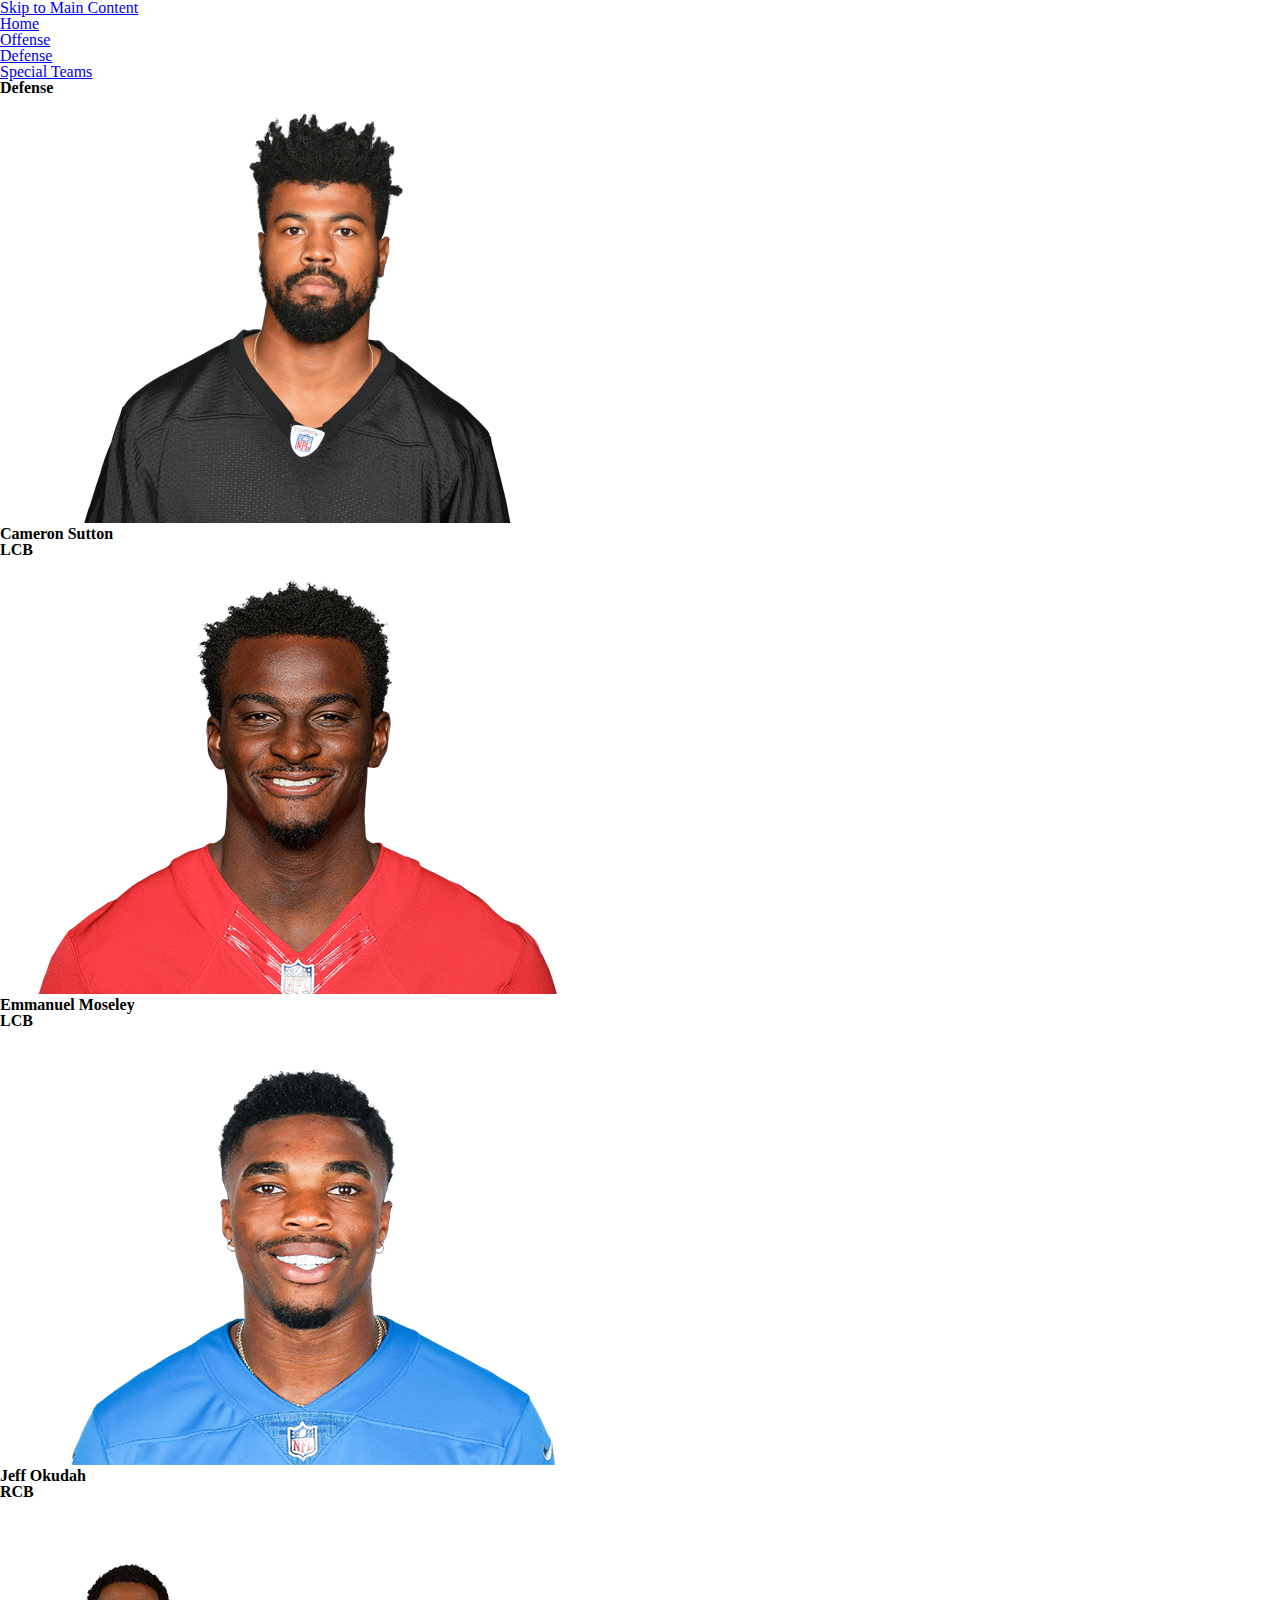
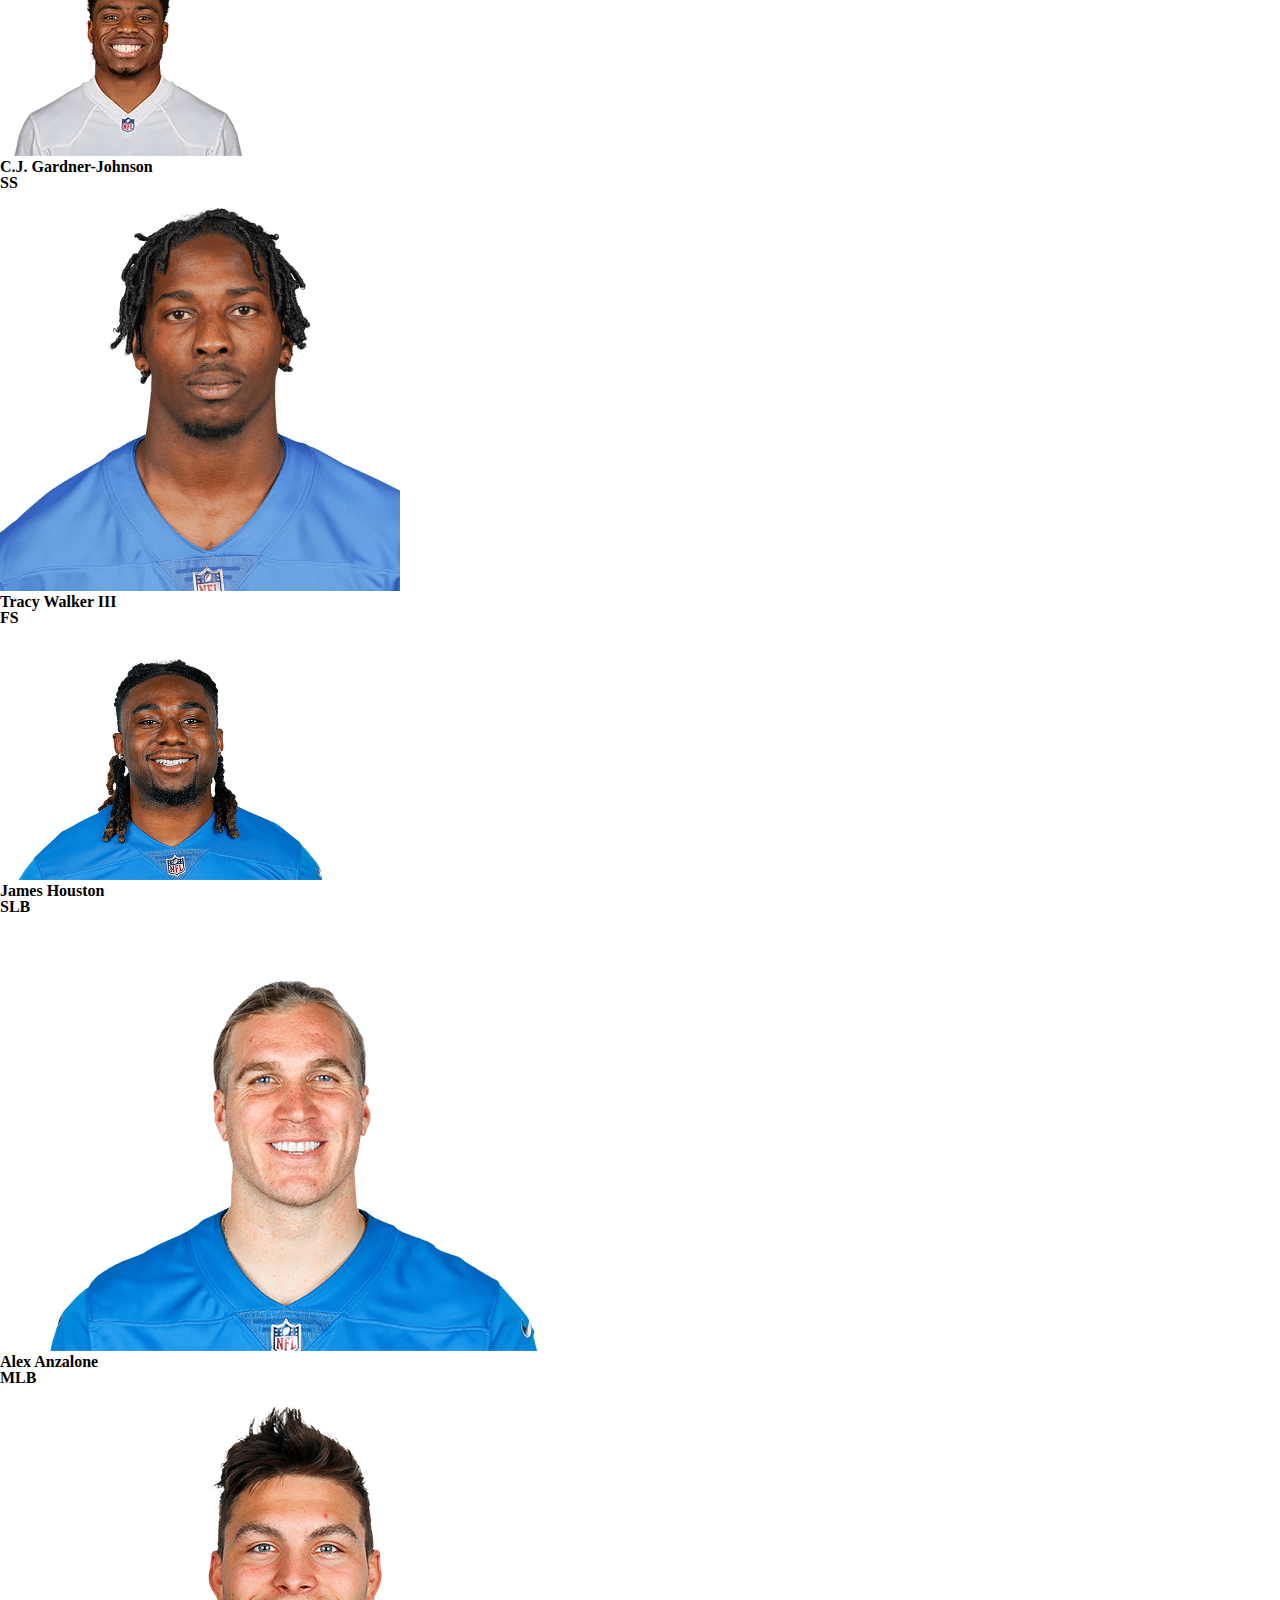
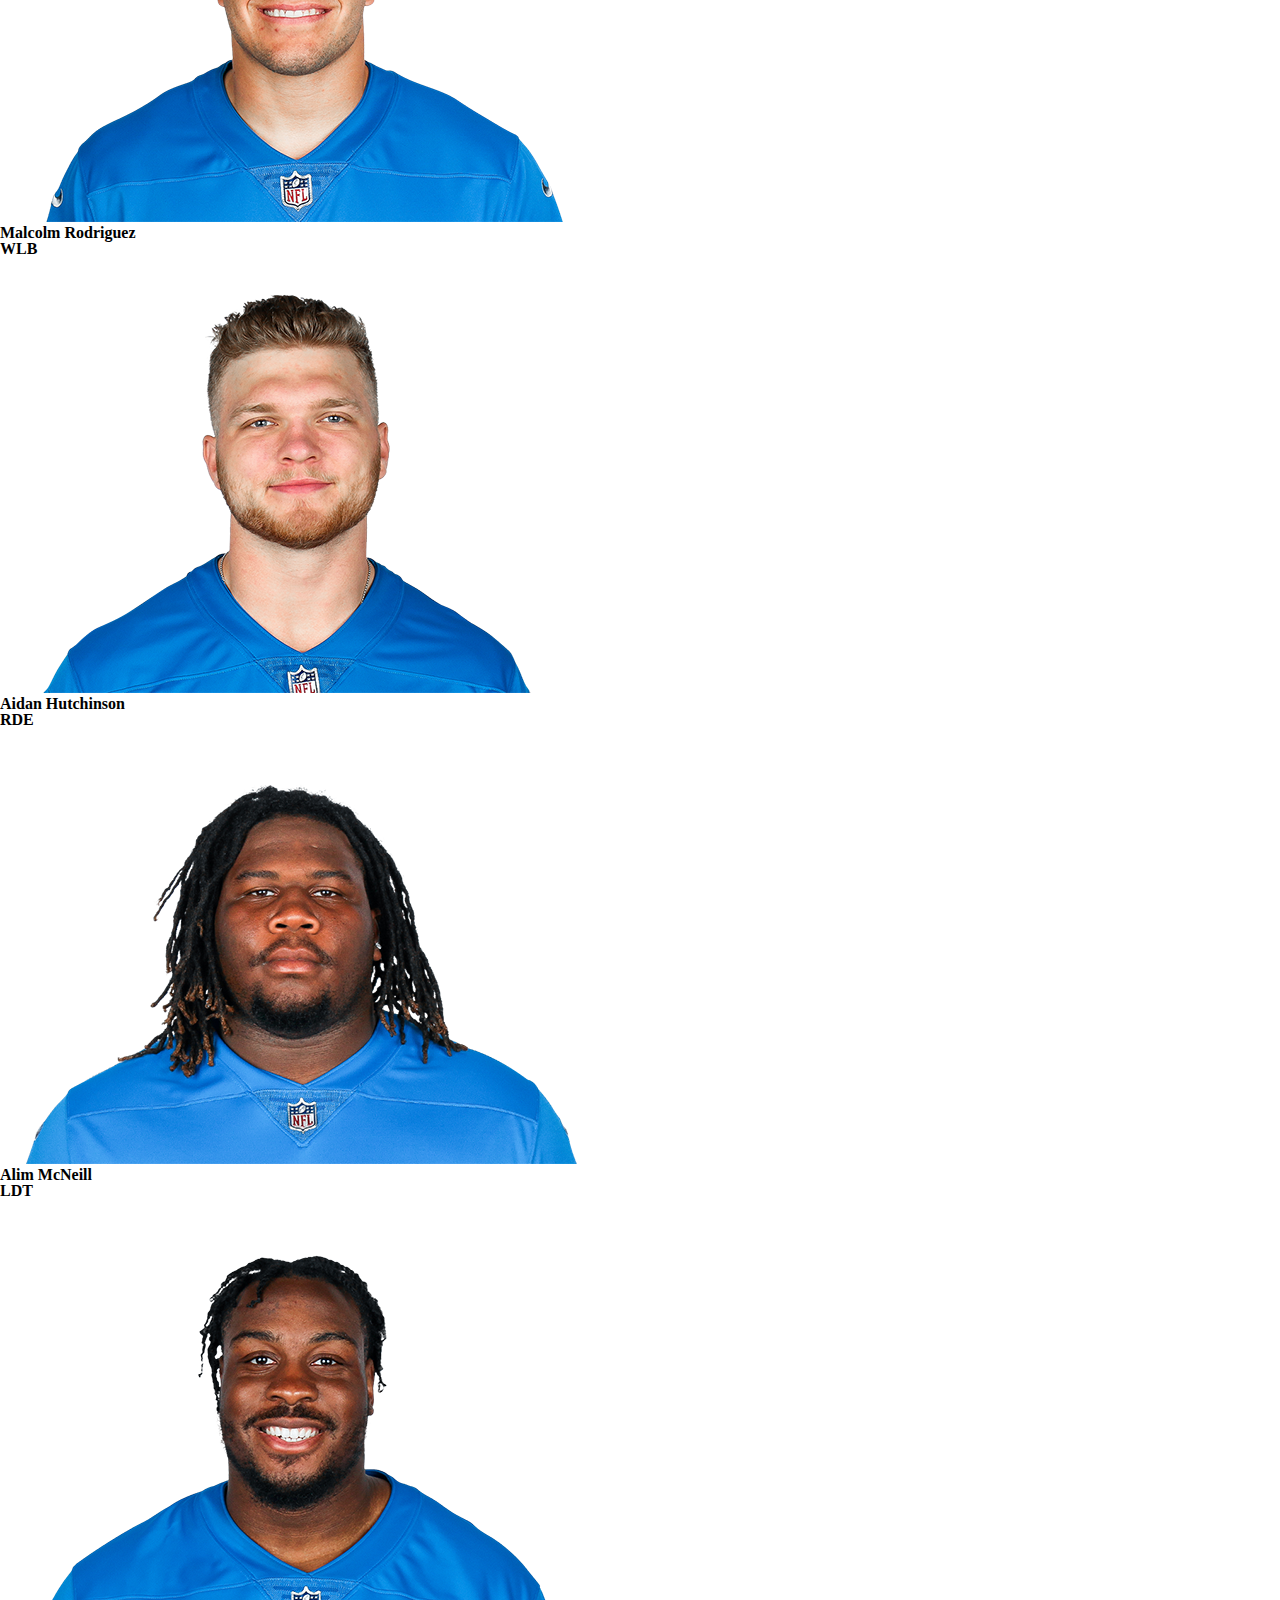
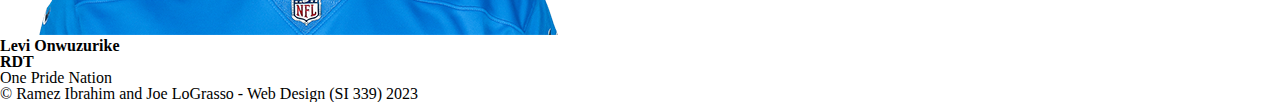
==== defense.html @ 4666e1c1 "rough draft completed" ====
<!DOCTYPE html>
<html lang="en">
<head>
    <meta charset="UTF-8">
    <meta http-equiv="X-UA-Compatible" content="IE=edge">
    <meta name="viewport" content="width=device-width, initial-scale=1.0">
    <link rel="stylesheet" type="text/css" href="css/html5reset.css">
    <title>Document</title>
</head>
<body>
    <div class="skip"><a href="#main">Skip to Main Content</a></div>
    <header>
      <nav>
          <ul>
            <li><a href="./index.html">Home</a></li>
            <li><a href="./offense.html">Offense</a></li>
            <li><a href="./defense.html">Defense</a></li>
            <li><a href="./special.html">Special Teams</a></li>
          </ul>
        </nav>
    </header>
    <main class="container" id = "main">
        <h1>Defense</h1>

      <div class="player-container">
        <div class="player-card">
            <img id="cameron-sutton" src="./images/defense/cb-cameron-sutton.png" alt="Cameron Sutton Headshot"/>
            <h2>Cameron Sutton</h2>
            <h3>LCB</h3>
        </div>
        <div class="player-card">
            <img id="emmanuel-moseley" src="./images/defense/cb-emmanuel-moseley.png" alt="Emmanuel Moseley Headshot"/>
            <h2>Emmanuel Moseley</h2>
            <h3>LCB</h3>
        </div>
        <div class="player-card">
            <img id="jeff-okudah" src="./images/defense/cb-jeff-okudah.png" alt="Jeff Okudah Headhsot"/>
            <h2>Jeff Okudah</h2>
            <h3>RCB</h3>
        </div>
        <div class="player-card">
            <img id="cjgardner-johnson" src="./images/defense/s-cjgardner-johnson.png" alt="C.J. Gardner-Johnson"/>
            <h2>C.J. Gardner-Johnson</h2>
            <h3>SS</h3>
        </div>
        <div class="player-card">
            <img id="tracy-walker" src="./images/defense/fs-tracy-walker.png" alt="Tracy Walker III Headshot"/>
            <h2>Tracy Walker III</h2>
            <h3>FS</h3>
        </div>
        <div class="player-card">
            <img id="james-houston" src="./images/defense/olb-james-houston.png" alt="James Houston Headshot"/>
            <h2>James Houston</h2>
            <h3>SLB</h3>
        </div>
        <div class="player-card">
            <img id="alex-anzalone" src="./images/defense/ilb-alex-anzalone.png" alt="Alex Anzalone Headshot"/>
            <h2>Alex Anzalone</h2>
            <h3>MLB</h3>
        </div>
        <div class="player-card">
            <img id="malcolm-rodriguez" src="./images/defense/ilb-malcolm-rodriguez.png" alt="Malcolm Rodriguez"/>
            <h2>Malcolm Rodriguez</h2>
            <h3>WLB</h3>
        </div>
        <div class="player-card">
            <img id="aidan-hutchinson" src="./images/defense/de-aidan-hutchinson.png" alt="Aidan Hutchinson"/>
            <h2>Aidan Hutchinson</h2>
            <h3>RDE</h3>
        </div>
        <div class="player-card">
            <img id="alim-mcneill" src="./images/defense/nt-alim-mcneill.png" alt="Alim McNeill Headshot"/>
            <h2>Alim McNeill</h2>
            <h3>LDT</h3>
        </div>
        <div class="player-card">
            <img id="levi-onwuzurike" src="./images/defense/dt-levi-onwuzurike.png" alt="Levi Onwuzurike Headshot"/>
            <h2>Levi Onwuzurike</h2>
            <h3>RDT</h3>
        </div>
      </div>
      <!-- <div class="about-image" id="about">
        <img src="images/about.jpg" alt="about image"/>
      </div>
      
      <div class="about text-block">
        <h2>About</h2>
        <p>Interdum et malesuada fames ac ante ipsum primis in faucibus. Nullam pulvinar euismod dolor, eu aliquam nibh efficitur vel. Phasellus sit amet velit congue, finibus nibh eu, ultricies magna. Donec eu ultrices eros. Donec sit amet metus nisi. Nulla tincidunt justo non risus aliquam, sit amet lacinia lacus commodo. Aliquam ultricies ante sed semper porta. Integer eros tortor, convallis eu ultricies malesuada, fringilla sed libero. Aenean molestie rhoncus leo eu imperdiet. Mauris eget molestie massa. Maecenas auctor sapien a arcu laoreet, et consectetur odio scelerisque. Praesent ac turpis sed neque porttitor finibus faucibus quis tortor. Morbi tempus turpis lacus, nec laoreet tellus rhoncus quis. Aliquam vitae dolor urna. In pellentesque ullamcorper turpis, commodo cursus mauris condimentum eget.</p>
      </div>

      <div class="method-image" id="method">
        <img src="images/method.jpg" alt="method image"/>
      </div>

      <div class="method text-block">
        <h2>Method</h2>
        <p>Praesent eu lorem sed eros pellentesque tincidunt. Duis nec dapibus dui. Curabitur cursus dapibus lectus, at molestie ipsum hendrerit eget. Aliquam magna ipsum, gravida et ligula id, tincidunt facilisis arcu. In blandit, magna a pretium mollis, mauris odio cursus eros, tempor rutrum diam est non enim. Nunc porttitor imperdiet placerat. Mauris aliquam, purus nec viverra placerat, ipsum est sollicitudin ipsum, vel lacinia justo justo rutrum libero.</p>
        <p>Praesent eu lorem sed eros pellentesque tincidunt. Duis nec dapibus dui. Curabitur cursus dapibus lectus, at molestie ipsum hendrerit eget. Aliquam magna ipsum, gravida et ligula id, tincidunt facilisis arcu. In blandit, magna a pretium mollis, mauris odio cursus eros, tempor rutrum diam est non enim. Nunc porttitor imperdiet placerat. Mauris aliquam, purus nec viverra placerat, ipsum est sollicitudin ipsum, vel lacinia justo justo rutrum libero.</p>
      </div>

      <div class="clients-image" id="clients">
        <img src="images/clients.jpg" alt="client image"/>
      </div>

      <div class="clients text-block">
        <h2>Clients</h2>
        <p>Nullam accumsan efficitur accumsan. Nunc arcu ante, iaculis nec leo vel, iaculis cursus odio. Vestibulum at elit eu nisi finibus placerat ac a lorem. Donec congue iaculis quam, non tempor ipsum accumsan et. Duis risus tellus, maximus sit amet varius pulvinar, faucibus in orci. Morbi ac placerat lectus. Sed leo augue, fringilla eu viverra auctor, dapibus vitae odio. Quisque non porttitor sem, vitae dictum tortor. Maecenas interdum sollicitudin mattis. Pellentesque accumsan elit eget placerat finibus. Phasellus eget elit quis est mattis porta non non metus. Pellentesque lacus dui, tempor ac elit at, convallis ultricies velit. Fusce viverra dui dui, vitae feugiat erat ornare sit amet. Maecenas diam ligula, venenatis id dignissim et, convallis non tellus. Aenean vehicula laoreet vehicula.</p>
      </div>

      <div class="contact-image" id="contact">
        <img src="images/contact.jpg" alt ="contact image"/>
      </div>

      <div class="contact text-block">
        <h2>Contact</h2>
        <p>Etiam dolor ex, vehicula nec augue in, lobortis volutpat turpis. Pellentesque vel vestibulum metus. Nam luctus porta sapien a malesuada. Nunc porttitor imperdiet placerat. Mauris aliquam, purus nec viverra placerat, ipsum est sollicitudin ipsum, vel lacinia justo justo rutrum libero.</p>
      </div> -->
  </main>
   <footer>
      <p>One Pride Nation <br/>
        &copy; Ramez Ibrahim and Joe LoGrasso - Web Design (SI 339) 2023</p>
    </footer>
    
</body>
</html>
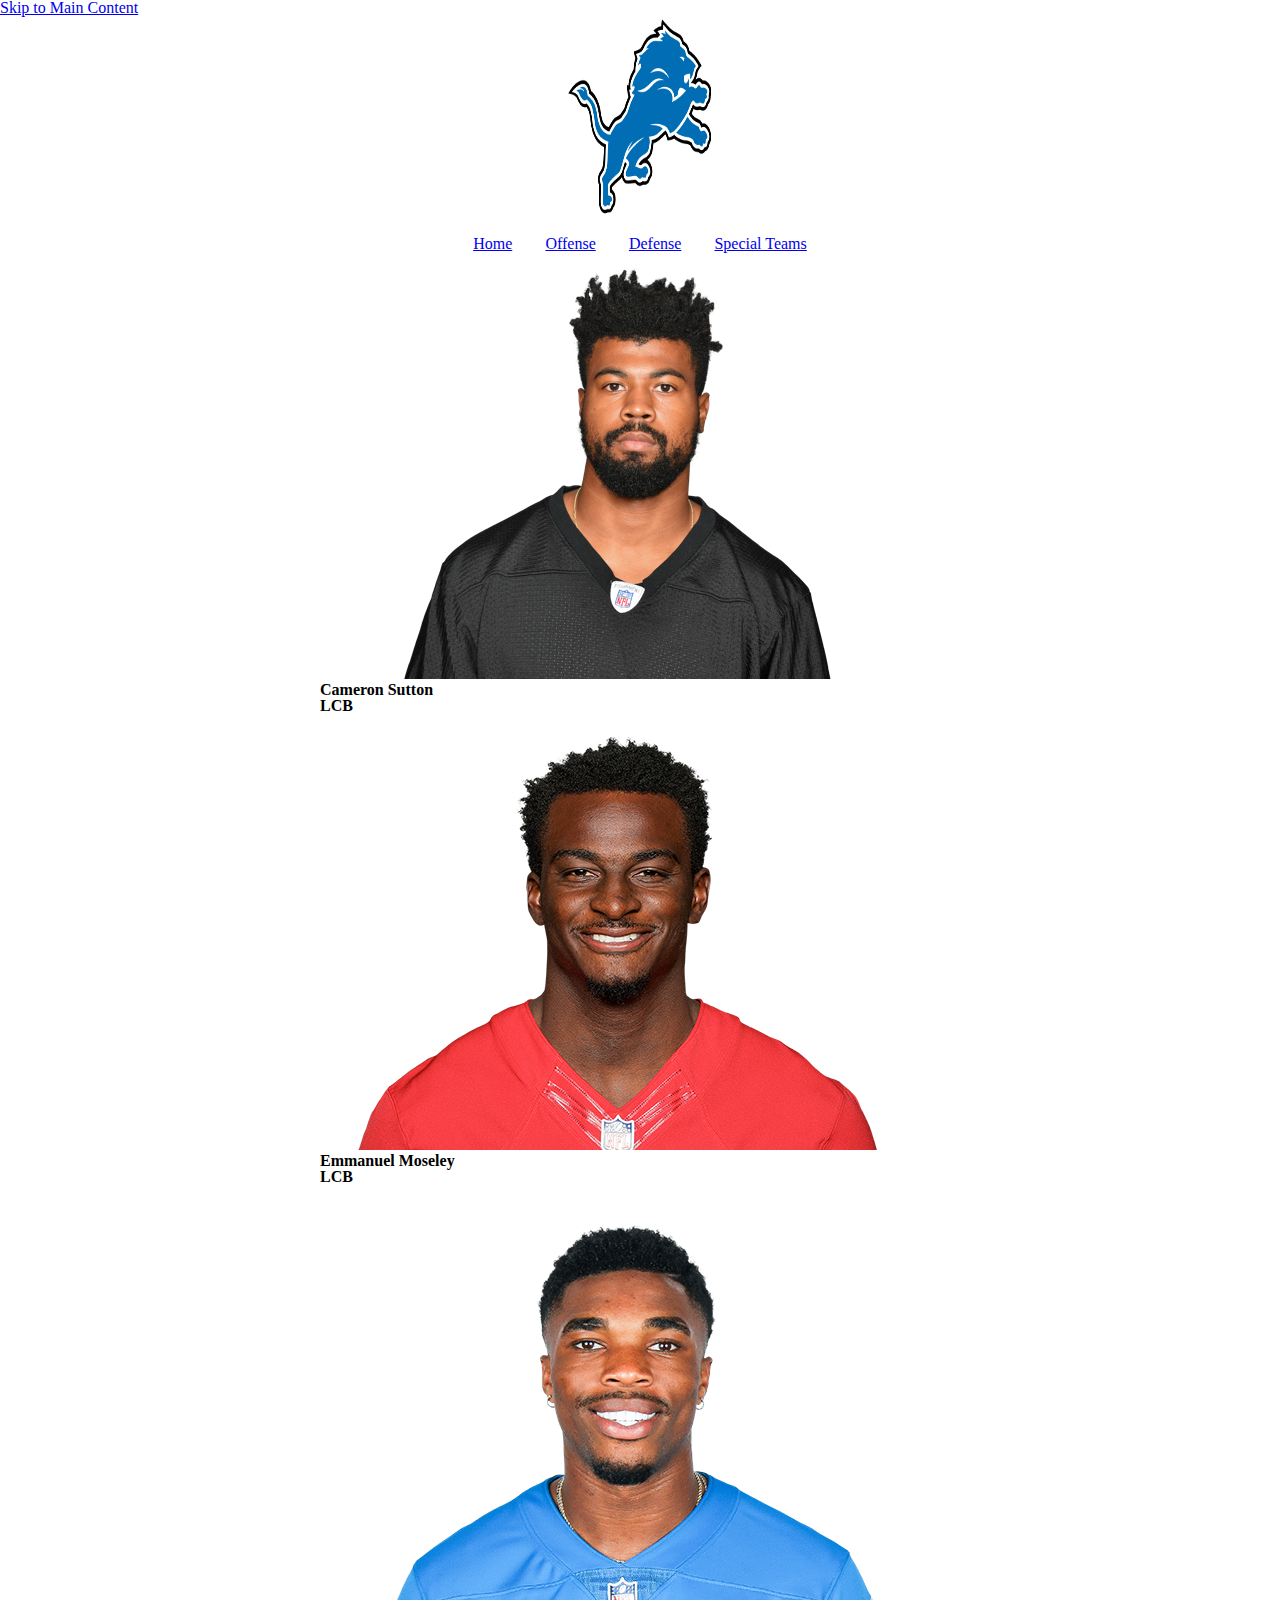
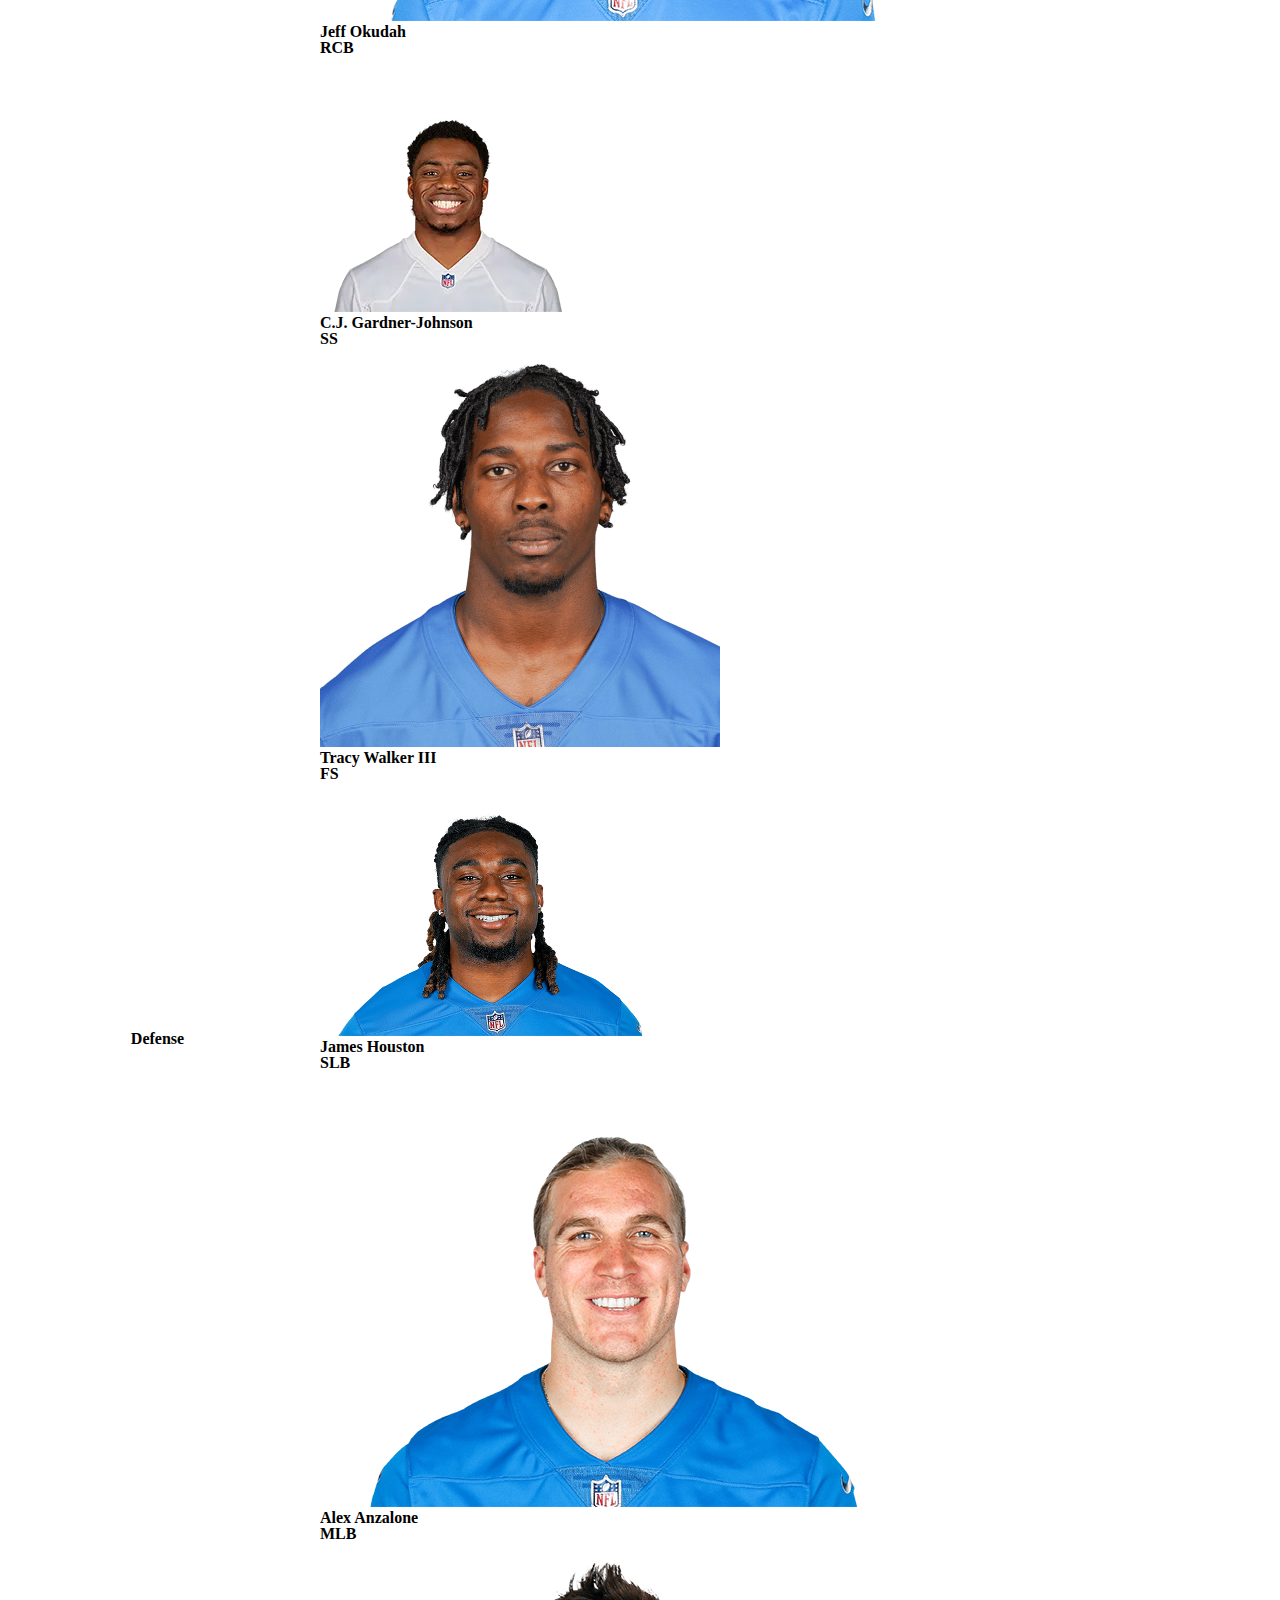
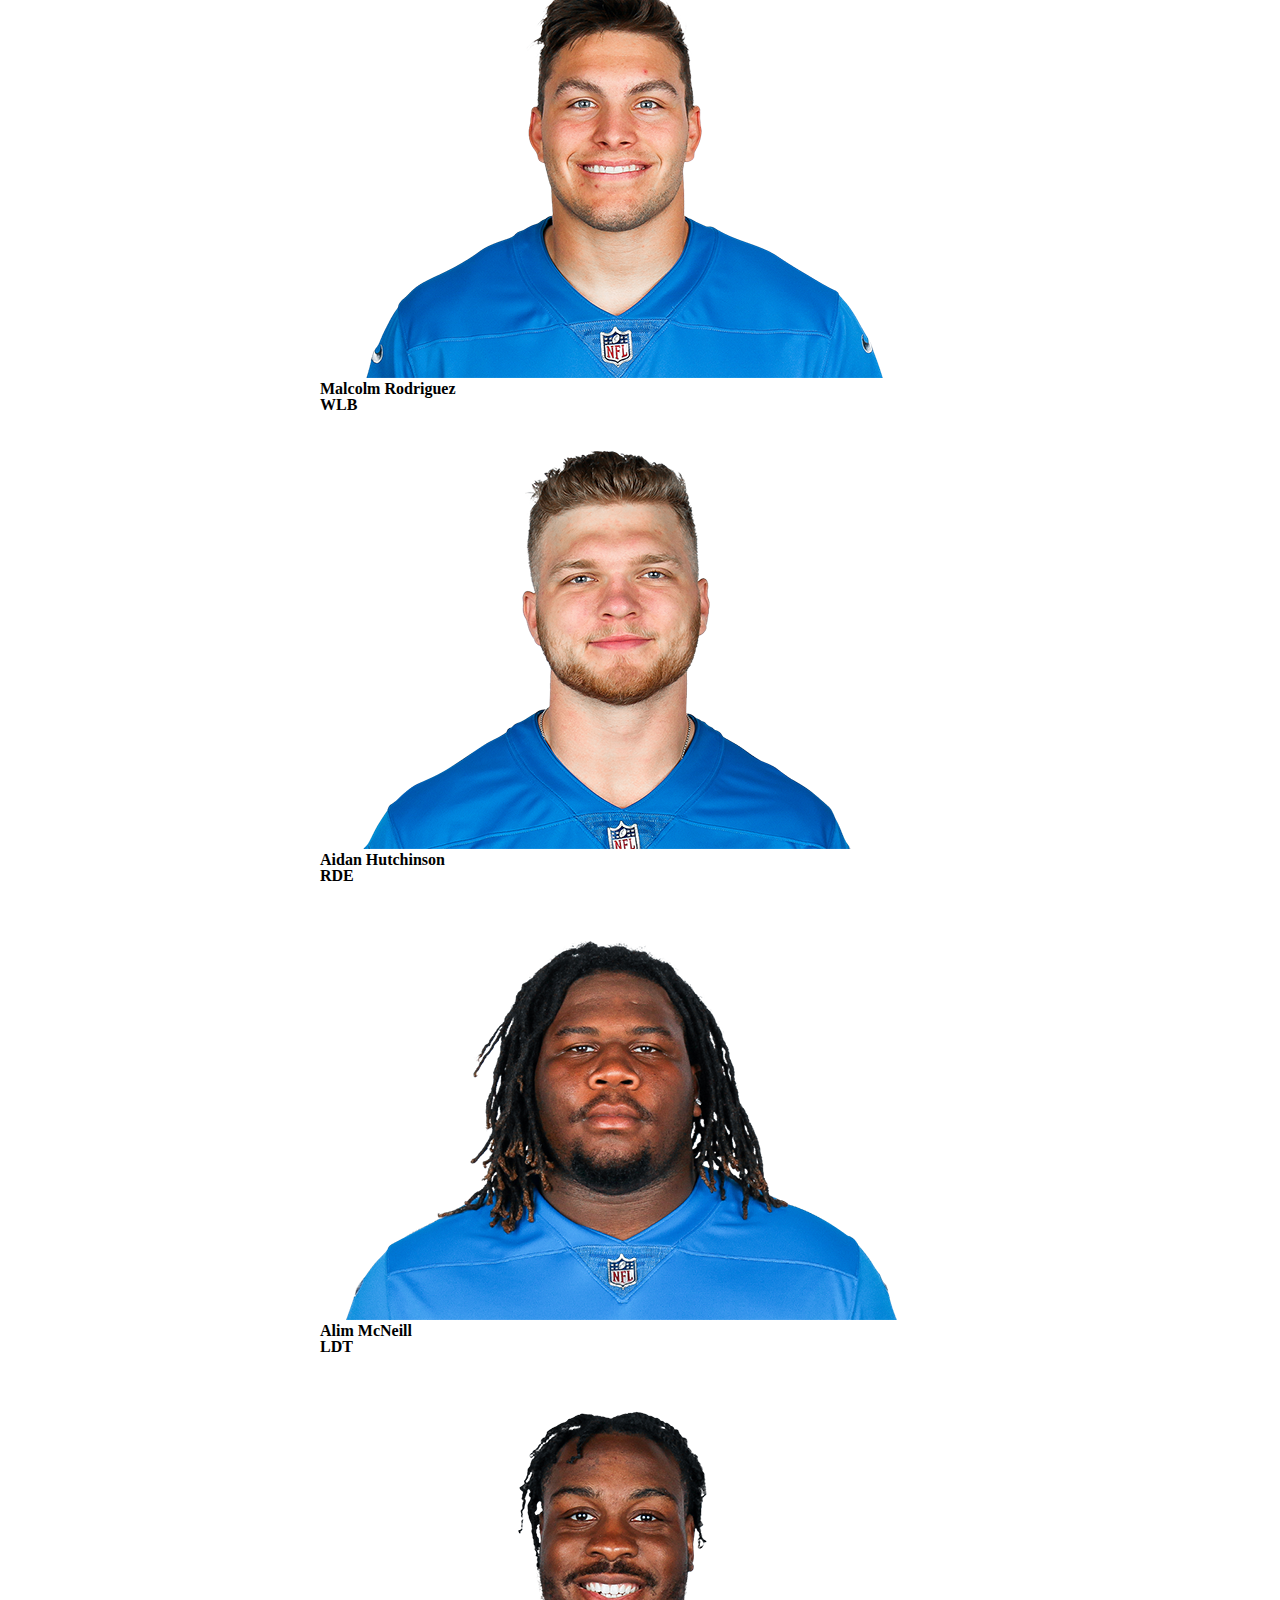
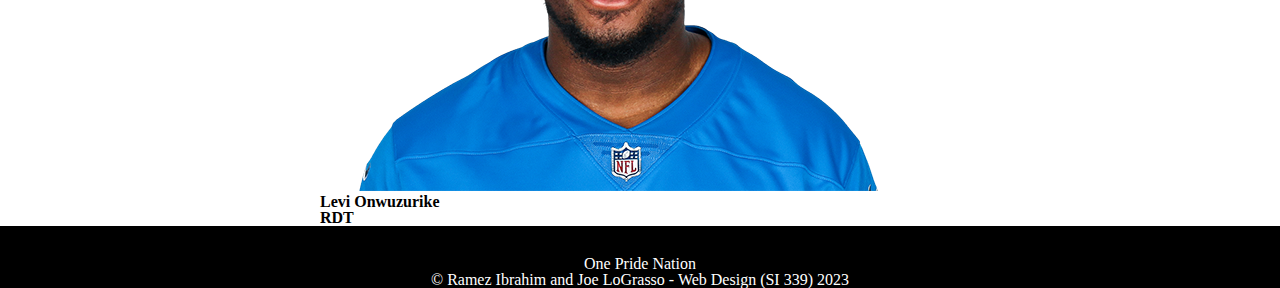
==== commit c3b0206d: "meet cp2" ====
--- a/defense.html
+++ b/defense.html
@@ -5,13 +5,16 @@
     <meta http-equiv="X-UA-Compatible" content="IE=edge">
     <meta name="viewport" content="width=device-width, initial-scale=1.0">
     <link rel="stylesheet" type="text/css" href="css/html5reset.css">
+    <link rel="stylesheet" type="text/css" href="./css/style.css">
+
     <title>Document</title>
 </head>
 <body>
     <div class="skip"><a href="#main">Skip to Main Content</a></div>
     <header>
+        <img id="logo" src="./images/logo.png"/>
       <nav>
-          <ul>
+          <ul class="header_links">
             <li><a href="./index.html">Home</a></li>
             <li><a href="./offense.html">Offense</a></li>
             <li><a href="./defense.html">Defense</a></li>
@@ -19,6 +22,7 @@
           </ul>
         </nav>
     </header>
+      </header>
     <main class="container" id = "main">
         <h1>Defense</h1>
 
--- a/css/style.css
+++ b/css/style.css
@@ -0,0 +1,121 @@
+#logo {
+    height: 200px;
+    width: 200px;
+}
+/* header */
+header {
+  display: flex;
+  flex-direction: column;
+  align-items: center;
+}
+
+header img {
+  margin-bottom: 20px;
+
+}
+
+.header_links {
+  display: flex;
+  justify-content: space-evenly;
+  align-items: center;
+  width: 400px;
+}
+
+footer {
+    background-color: black;
+    color: white;
+    padding-top: 30px;
+    text-align: center;
+}
+
+h1{
+    text-align: center;
+}
+
+.container {
+    display: grid;
+    gap: 5px;
+    grid-template-columns: repeat(3, 1fr);
+    align-items: center;
+}
+
+.player {
+    border: 2px solid black; 
+    border-radius: 4px; 
+    padding: .5rem;
+    background-color: #a3bced;
+    height: 400px;
+    width: 400px;
+}
+
+.player > img{
+    display: block;
+    margin: auto;
+    border-radius: 100px;
+    background-color: white;
+    height: 200px;
+    width: 250px;
+}
+
+.player > h2{
+    text-align: center;
+}
+
+.player > p{
+    text-align: center;
+    background-color: #3b7af8;
+    border-radius: 10px;
+}
+
+.coaching-staff-container {
+    display: grid;
+    gap: 5px;
+    grid-template-columns: repeat(3, 1fr);
+    align-items: center;
+}
+
+.player-profile {
+    border: 2px solid black;
+    border-radius: 4px;
+    padding: .5rem;
+    background-color: #a3bced;
+    height: 400px;
+    width: 400px;
+}
+
+.player-profile>img {
+    display: block;
+    margin: auto;
+    border-radius: 100px;
+    background-color: white;
+    height: 200px;
+    width: 250px;
+}
+
+.player-profile>h2 {
+    text-align: center;
+}
+
+.player-profile>p {
+    text-align: center;
+    background-color: #3b7af8;
+    border-radius: 10px;
+}
+
+/* .header-links {
+    display: flex;
+    flex-direction: column;
+} */
+
+/* @media screen and (min-width: 800px){
+    header {
+        display: flex;
+        flex-direction: row;
+        align-items: center;
+        justify-content: space-around;
+    }
+    .header_links {
+
+    }
+    
+} */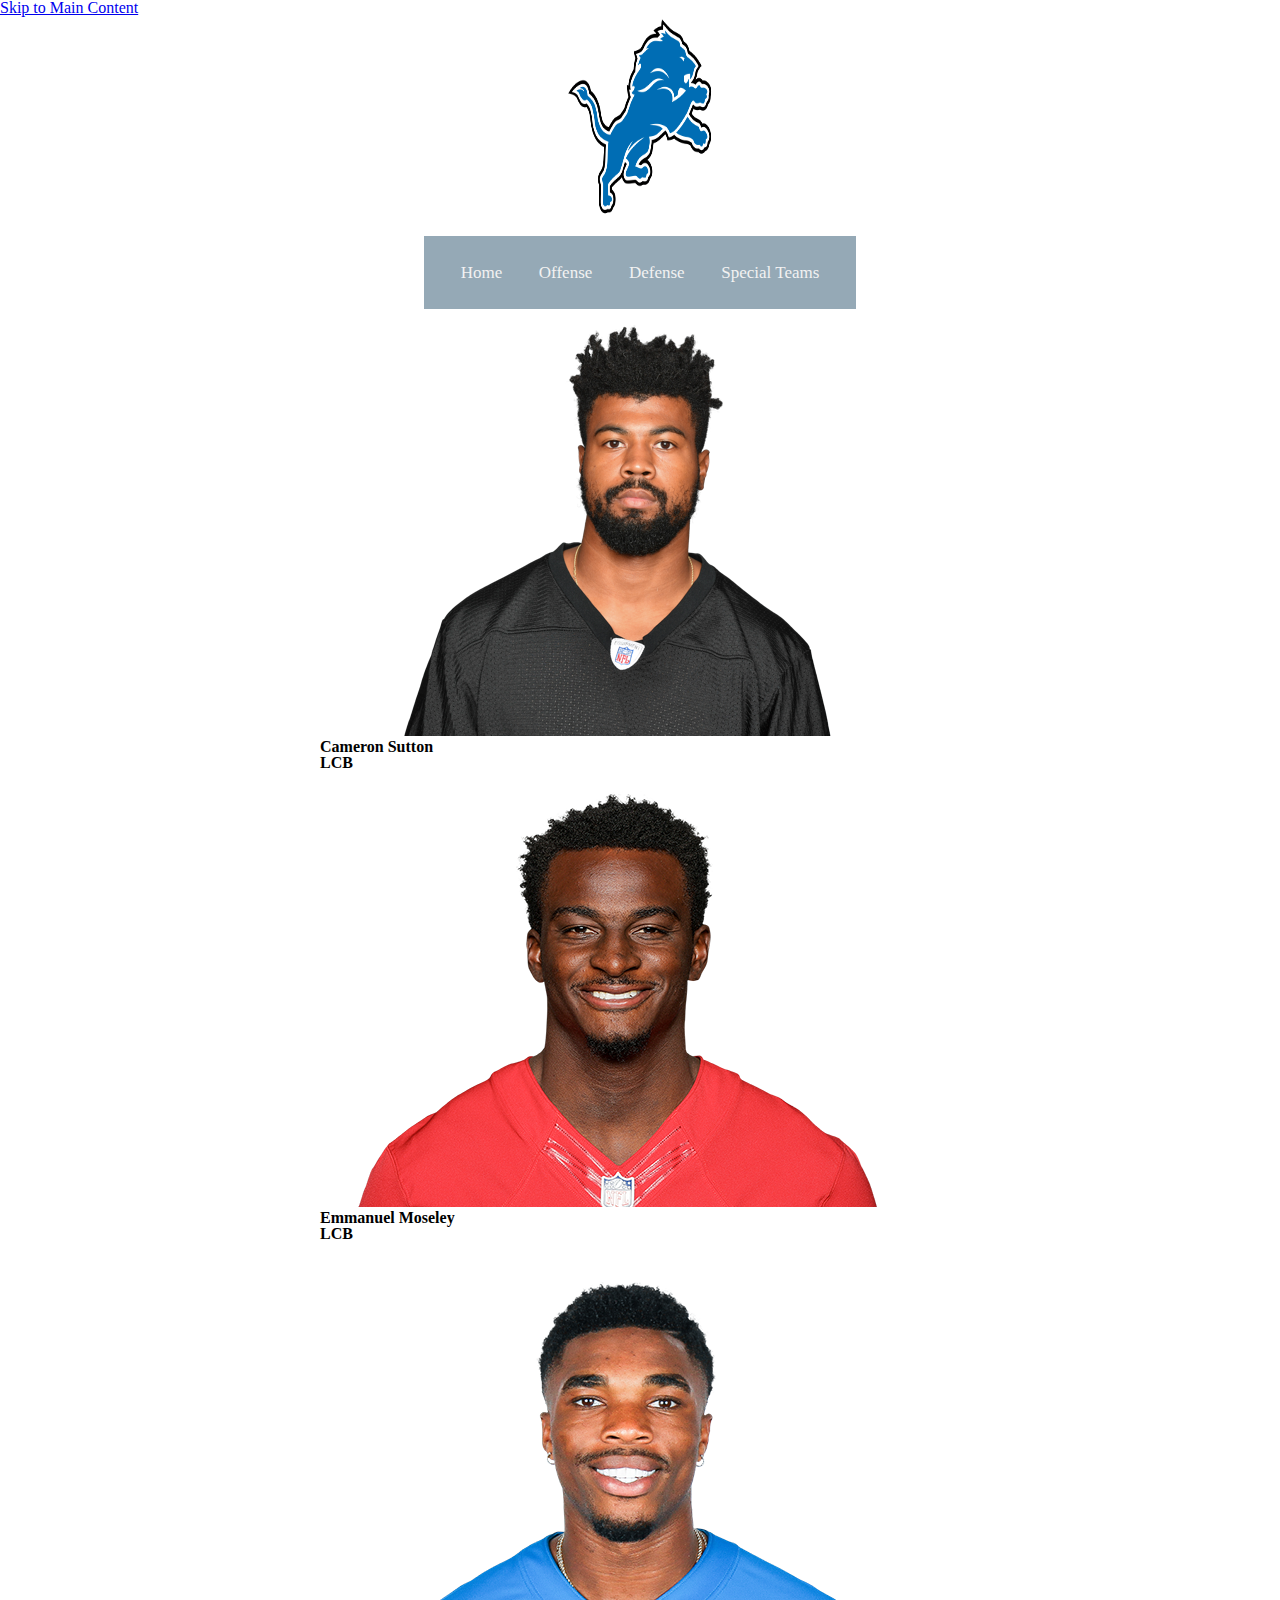
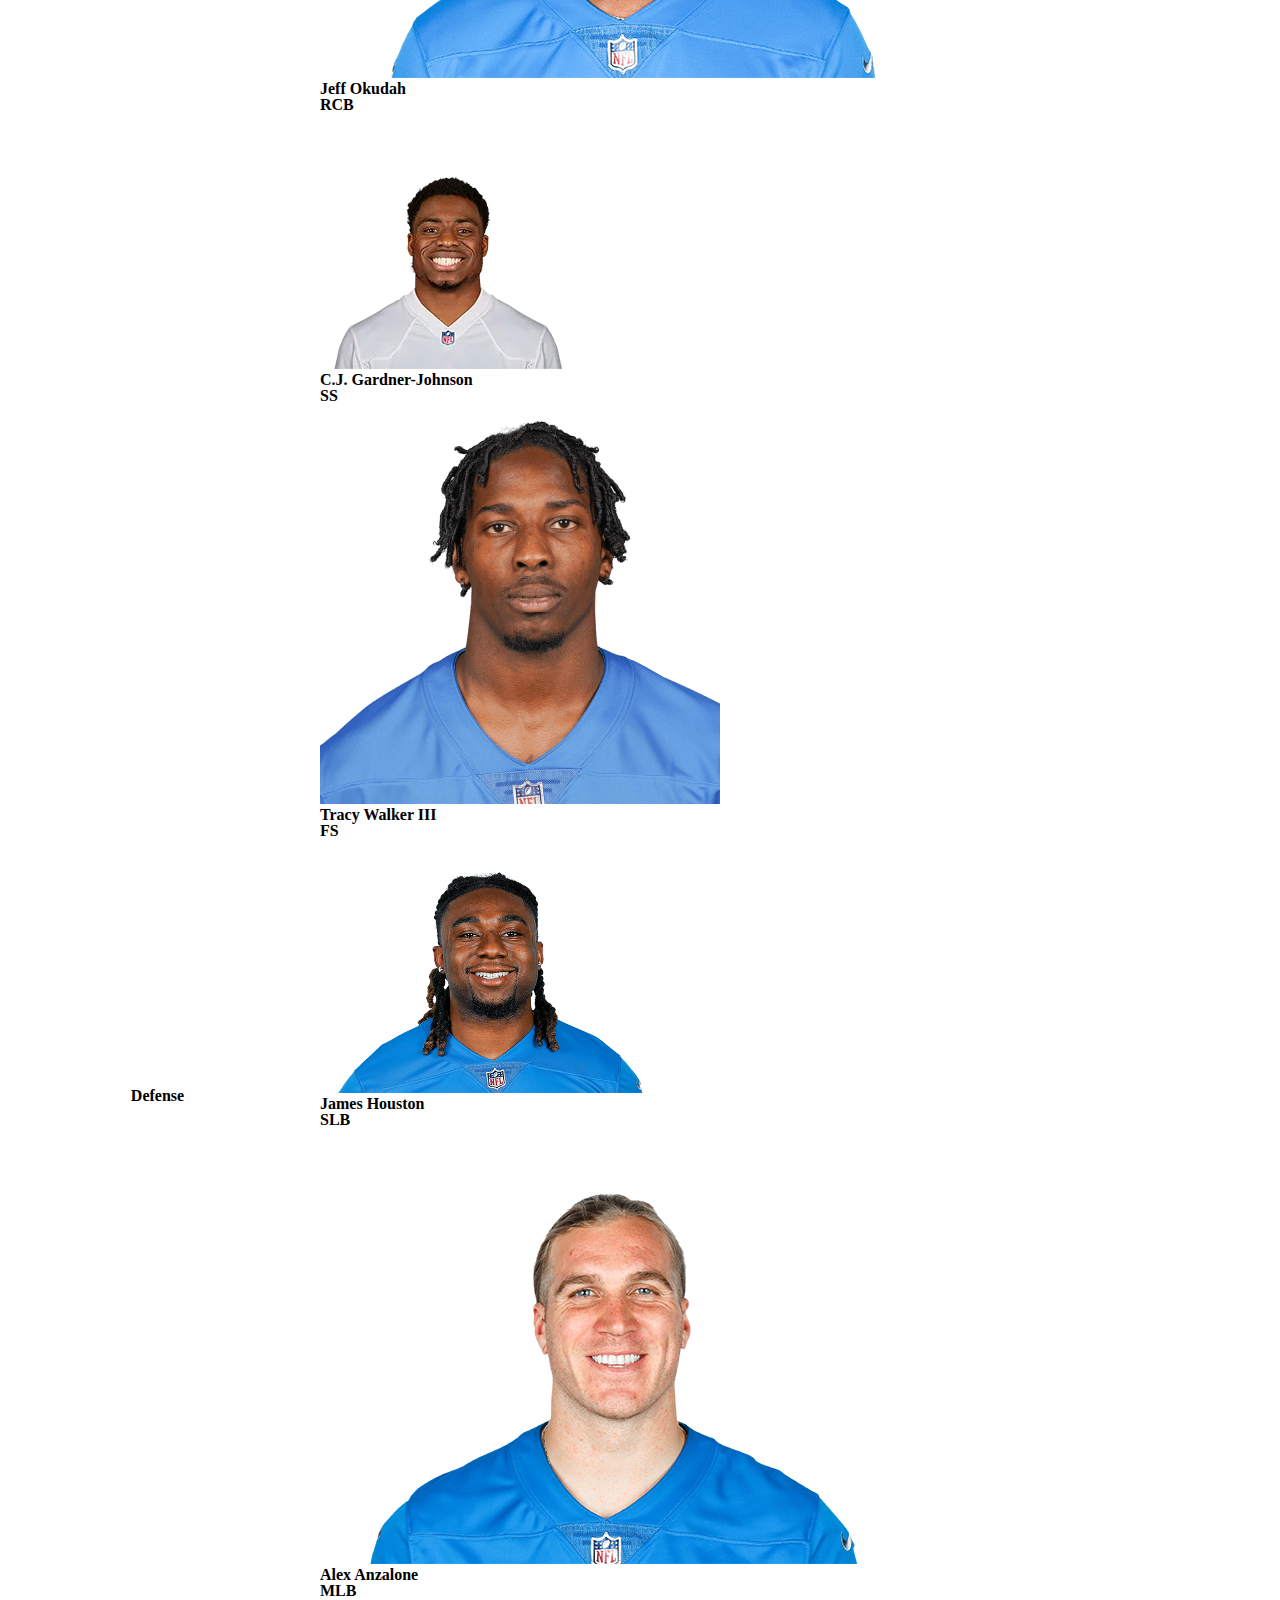
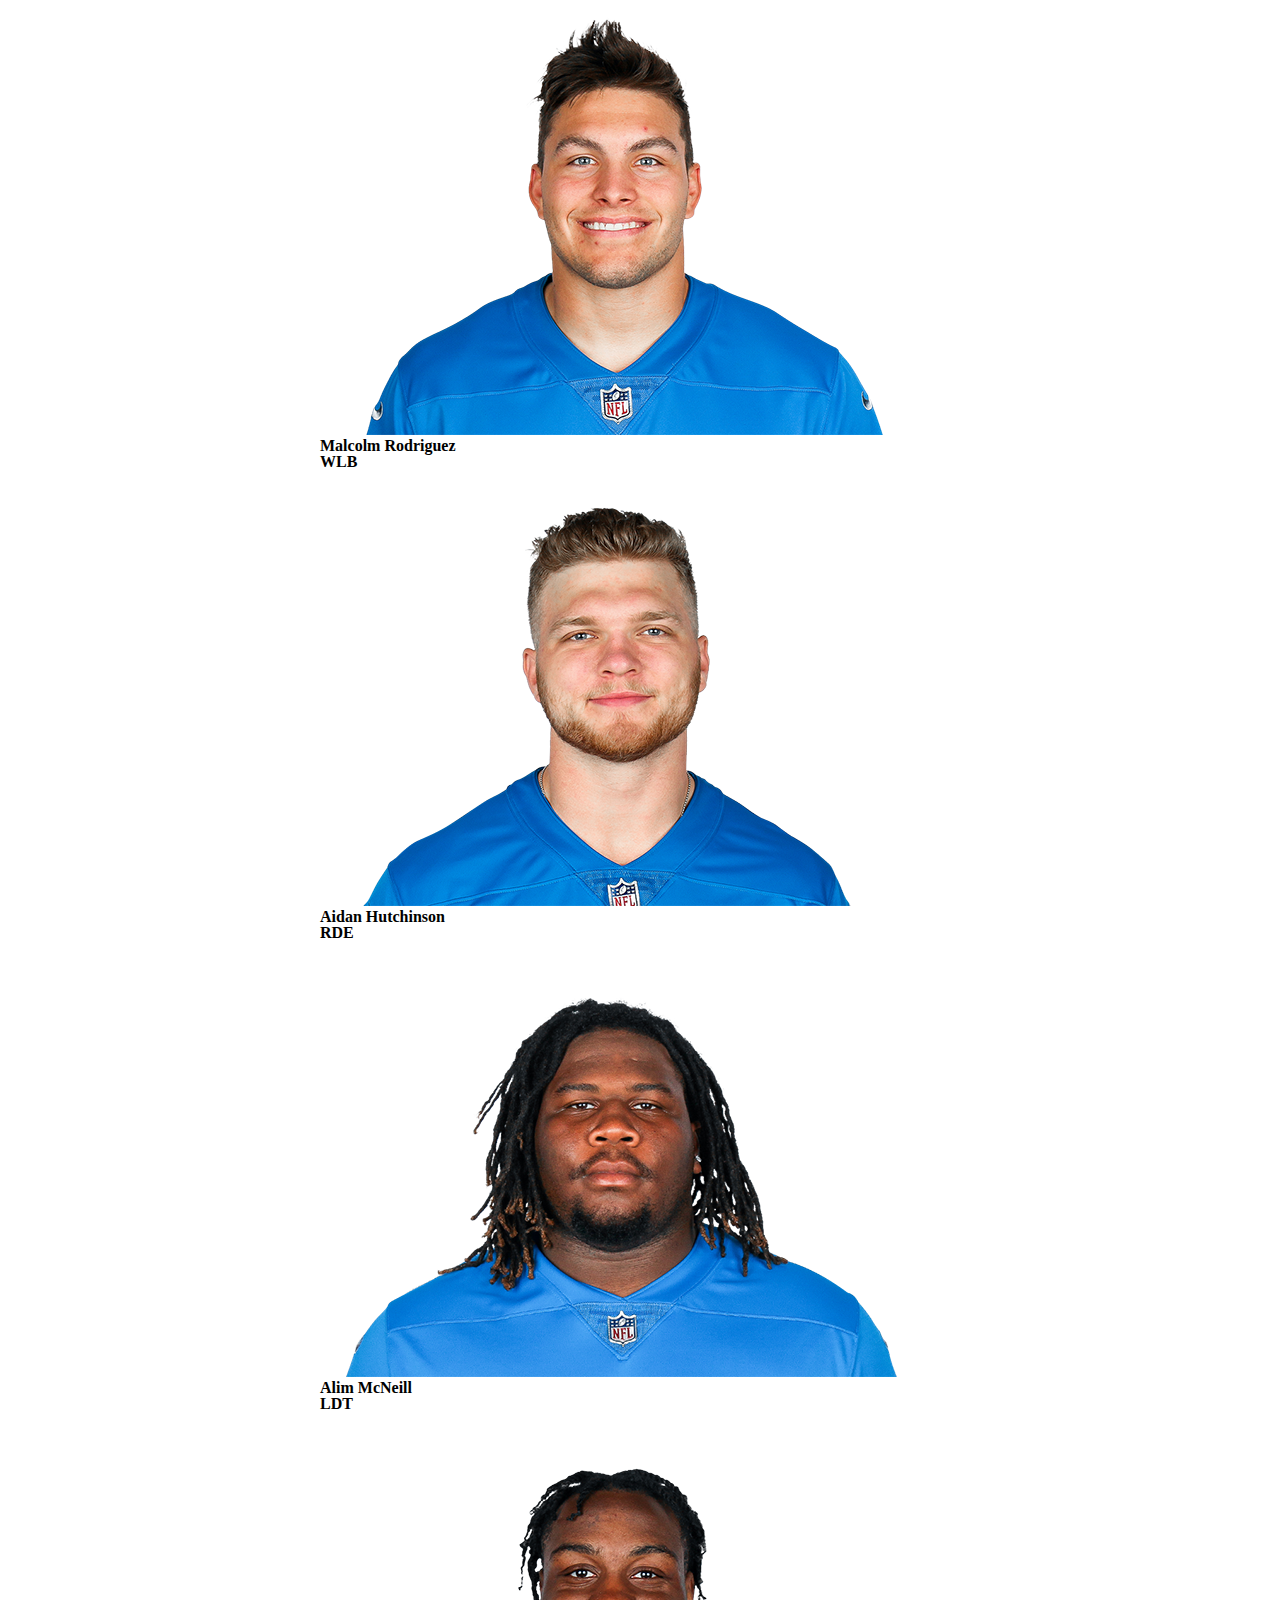
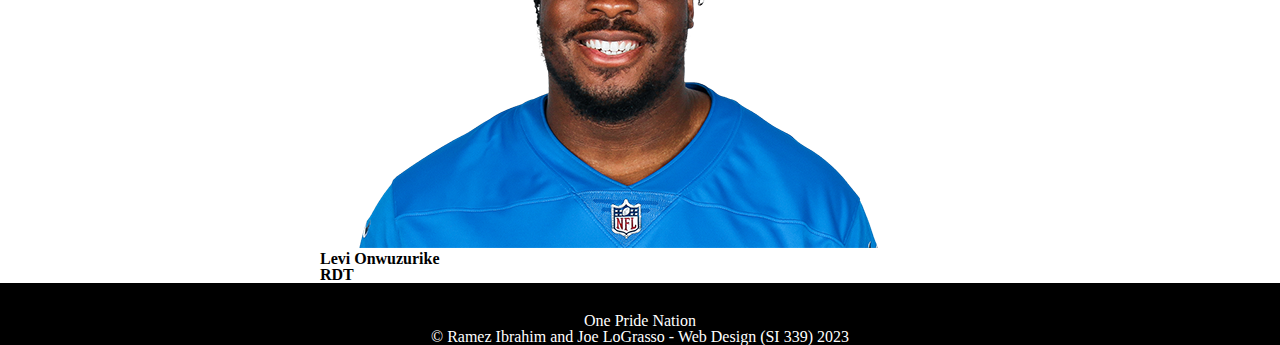
==== commit 589712d5: "worked on it for a bit, not sure why the active nav bar thing doesnt work" ====
--- a/defense.html
+++ b/defense.html
@@ -1,89 +1,91 @@
 <!DOCTYPE html>
 <html lang="en">
+
 <head>
-    <meta charset="UTF-8">
-    <meta http-equiv="X-UA-Compatible" content="IE=edge">
-    <meta name="viewport" content="width=device-width, initial-scale=1.0">
-    <link rel="stylesheet" type="text/css" href="css/html5reset.css">
-    <link rel="stylesheet" type="text/css" href="./css/style.css">
+  <meta charset="UTF-8">
+  <meta http-equiv="X-UA-Compatible" content="IE=edge">
+  <meta name="viewport" content="width=device-width, initial-scale=1.0">
+  <link rel="stylesheet" type="text/css" href="css/html5reset.css">
+  <link rel="stylesheet" type="text/css" href="./css/style.css">
 
-    <title>Document</title>
+  <title>Document</title>
 </head>
+
 <body>
-    <div class="skip"><a href="#main">Skip to Main Content</a></div>
-    <header>
-        <img id="logo" src="./images/logo.png"/>
-      <nav>
-          <ul class="header_links">
-            <li><a href="./index.html">Home</a></li>
-            <li><a href="./offense.html">Offense</a></li>
-            <li><a href="./defense.html">Defense</a></li>
-            <li><a href="./special.html">Special Teams</a></li>
-          </ul>
-        </nav>
-    </header>
-      </header>
-    <main class="container" id = "main">
-        <h1>Defense</h1>
+  <div class="skip"><a href="#main">Skip to Main Content</a></div>
+  <header>
+    <img id="logo" src="./images/logo.png" />
+    <nav>
+      <ul class="header_links">
+        <li><a href="./index.html">Home</a></li>
+        <li><a href="./offense.html">Offense</a></li>
+        <li><a href="./defense.html">Defense</a></li>
+        <li><a href="./special.html">Special Teams</a></li>
+      </ul>
+    </nav>
+  </header>
+  </header>
+  <main class="container" id="main">
+    <h1>Defense</h1>
 
-      <div class="player-container">
-        <div class="player-card">
-            <img id="cameron-sutton" src="./images/defense/cb-cameron-sutton.png" alt="Cameron Sutton Headshot"/>
-            <h2>Cameron Sutton</h2>
-            <h3>LCB</h3>
-        </div>
-        <div class="player-card">
-            <img id="emmanuel-moseley" src="./images/defense/cb-emmanuel-moseley.png" alt="Emmanuel Moseley Headshot"/>
-            <h2>Emmanuel Moseley</h2>
-            <h3>LCB</h3>
-        </div>
-        <div class="player-card">
-            <img id="jeff-okudah" src="./images/defense/cb-jeff-okudah.png" alt="Jeff Okudah Headhsot"/>
-            <h2>Jeff Okudah</h2>
-            <h3>RCB</h3>
-        </div>
-        <div class="player-card">
-            <img id="cjgardner-johnson" src="./images/defense/s-cjgardner-johnson.png" alt="C.J. Gardner-Johnson"/>
-            <h2>C.J. Gardner-Johnson</h2>
-            <h3>SS</h3>
-        </div>
-        <div class="player-card">
-            <img id="tracy-walker" src="./images/defense/fs-tracy-walker.png" alt="Tracy Walker III Headshot"/>
-            <h2>Tracy Walker III</h2>
-            <h3>FS</h3>
-        </div>
-        <div class="player-card">
-            <img id="james-houston" src="./images/defense/olb-james-houston.png" alt="James Houston Headshot"/>
-            <h2>James Houston</h2>
-            <h3>SLB</h3>
-        </div>
-        <div class="player-card">
-            <img id="alex-anzalone" src="./images/defense/ilb-alex-anzalone.png" alt="Alex Anzalone Headshot"/>
-            <h2>Alex Anzalone</h2>
-            <h3>MLB</h3>
-        </div>
-        <div class="player-card">
-            <img id="malcolm-rodriguez" src="./images/defense/ilb-malcolm-rodriguez.png" alt="Malcolm Rodriguez"/>
-            <h2>Malcolm Rodriguez</h2>
-            <h3>WLB</h3>
-        </div>
-        <div class="player-card">
-            <img id="aidan-hutchinson" src="./images/defense/de-aidan-hutchinson.png" alt="Aidan Hutchinson"/>
-            <h2>Aidan Hutchinson</h2>
-            <h3>RDE</h3>
-        </div>
-        <div class="player-card">
-            <img id="alim-mcneill" src="./images/defense/nt-alim-mcneill.png" alt="Alim McNeill Headshot"/>
-            <h2>Alim McNeill</h2>
-            <h3>LDT</h3>
-        </div>
-        <div class="player-card">
-            <img id="levi-onwuzurike" src="./images/defense/dt-levi-onwuzurike.png" alt="Levi Onwuzurike Headshot"/>
-            <h2>Levi Onwuzurike</h2>
-            <h3>RDT</h3>
-        </div>
+    <div class="player-container">
+      <div class="player-card">
+        <img id="cameron-sutton" src="./images/defense/cb-cameron-sutton.png" alt="Cameron Sutton Headshot" />
+        <h2>Cameron Sutton</h2>
+        <h3>LCB</h3>
       </div>
-      <!-- <div class="about-image" id="about">
+      <div class="player-card">
+        <img id="emmanuel-moseley" src="./images/defense/cb-emmanuel-moseley.png" alt="Emmanuel Moseley Headshot" />
+        <h2>Emmanuel Moseley</h2>
+        <h3>LCB</h3>
+      </div>
+      <div class="player-card">
+        <img id="jeff-okudah" src="./images/defense/cb-jeff-okudah.png" alt="Jeff Okudah Headhsot" />
+        <h2>Jeff Okudah</h2>
+        <h3>RCB</h3>
+      </div>
+      <div class="player-card">
+        <img id="cjgardner-johnson" src="./images/defense/s-cjgardner-johnson.png" alt="C.J. Gardner-Johnson" />
+        <h2>C.J. Gardner-Johnson</h2>
+        <h3>SS</h3>
+      </div>
+      <div class="player-card">
+        <img id="tracy-walker" src="./images/defense/fs-tracy-walker.png" alt="Tracy Walker III Headshot" />
+        <h2>Tracy Walker III</h2>
+        <h3>FS</h3>
+      </div>
+      <div class="player-card">
+        <img id="james-houston" src="./images/defense/olb-james-houston.png" alt="James Houston Headshot" />
+        <h2>James Houston</h2>
+        <h3>SLB</h3>
+      </div>
+      <div class="player-card">
+        <img id="alex-anzalone" src="./images/defense/ilb-alex-anzalone.png" alt="Alex Anzalone Headshot" />
+        <h2>Alex Anzalone</h2>
+        <h3>MLB</h3>
+      </div>
+      <div class="player-card">
+        <img id="malcolm-rodriguez" src="./images/defense/ilb-malcolm-rodriguez.png" alt="Malcolm Rodriguez" />
+        <h2>Malcolm Rodriguez</h2>
+        <h3>WLB</h3>
+      </div>
+      <div class="player-card">
+        <img id="aidan-hutchinson" src="./images/defense/de-aidan-hutchinson.png" alt="Aidan Hutchinson" />
+        <h2>Aidan Hutchinson</h2>
+        <h3>RDE</h3>
+      </div>
+      <div class="player-card">
+        <img id="alim-mcneill" src="./images/defense/nt-alim-mcneill.png" alt="Alim McNeill Headshot" />
+        <h2>Alim McNeill</h2>
+        <h3>LDT</h3>
+      </div>
+      <div class="player-card">
+        <img id="levi-onwuzurike" src="./images/defense/dt-levi-onwuzurike.png" alt="Levi Onwuzurike Headshot" />
+        <h2>Levi Onwuzurike</h2>
+        <h3>RDT</h3>
+      </div>
+    </div>
+    <!-- <div class="about-image" id="about">
         <img src="images/about.jpg" alt="about image"/>
       </div>
       
@@ -120,10 +122,11 @@
         <p>Etiam dolor ex, vehicula nec augue in, lobortis volutpat turpis. Pellentesque vel vestibulum metus. Nam luctus porta sapien a malesuada. Nunc porttitor imperdiet placerat. Mauris aliquam, purus nec viverra placerat, ipsum est sollicitudin ipsum, vel lacinia justo justo rutrum libero.</p>
       </div> -->
   </main>
-   <footer>
-      <p>One Pride Nation <br/>
-        &copy; Ramez Ibrahim and Joe LoGrasso - Web Design (SI 339) 2023</p>
-    </footer>
-    
+  <footer>
+    <p>One Pride Nation <br />
+      &copy; Ramez Ibrahim and Joe LoGrasso - Web Design (SI 339) 2023</p>
+  </footer>
+
 </body>
+
 </html>--- a/css/style.css
+++ b/css/style.css
@@ -30,6 +30,40 @@
 
 h1{
     text-align: center;
+}
+
+nav{
+    background-color: #95a9b6;
+    overflow: hidden;
+}
+
+nav>ul{
+    float: left;
+    color: #f2f2f2;
+    text-align: center;
+    padding: 14px 16px;
+    text-decoration: none;
+    font-size: 17px;
+}
+
+nav>ul>li>a{
+    float: left;
+    color: #f2f2f2;
+    text-align: center;
+    padding: 14px 16px;
+    text-decoration: none;
+    font-size: 17px;
+}
+
+nav>ul>li>a:hover{
+    background-color: #ddd;
+    color: black;
+}
+/* TODO: why doesn't this work, shows what link/page is active */
+nav>ul>li> a.active {
+    background-color: #04AA6D;
+    color: rgb(63, 124, 246);
+    text-decoration: underline;
 }
 
 .container {
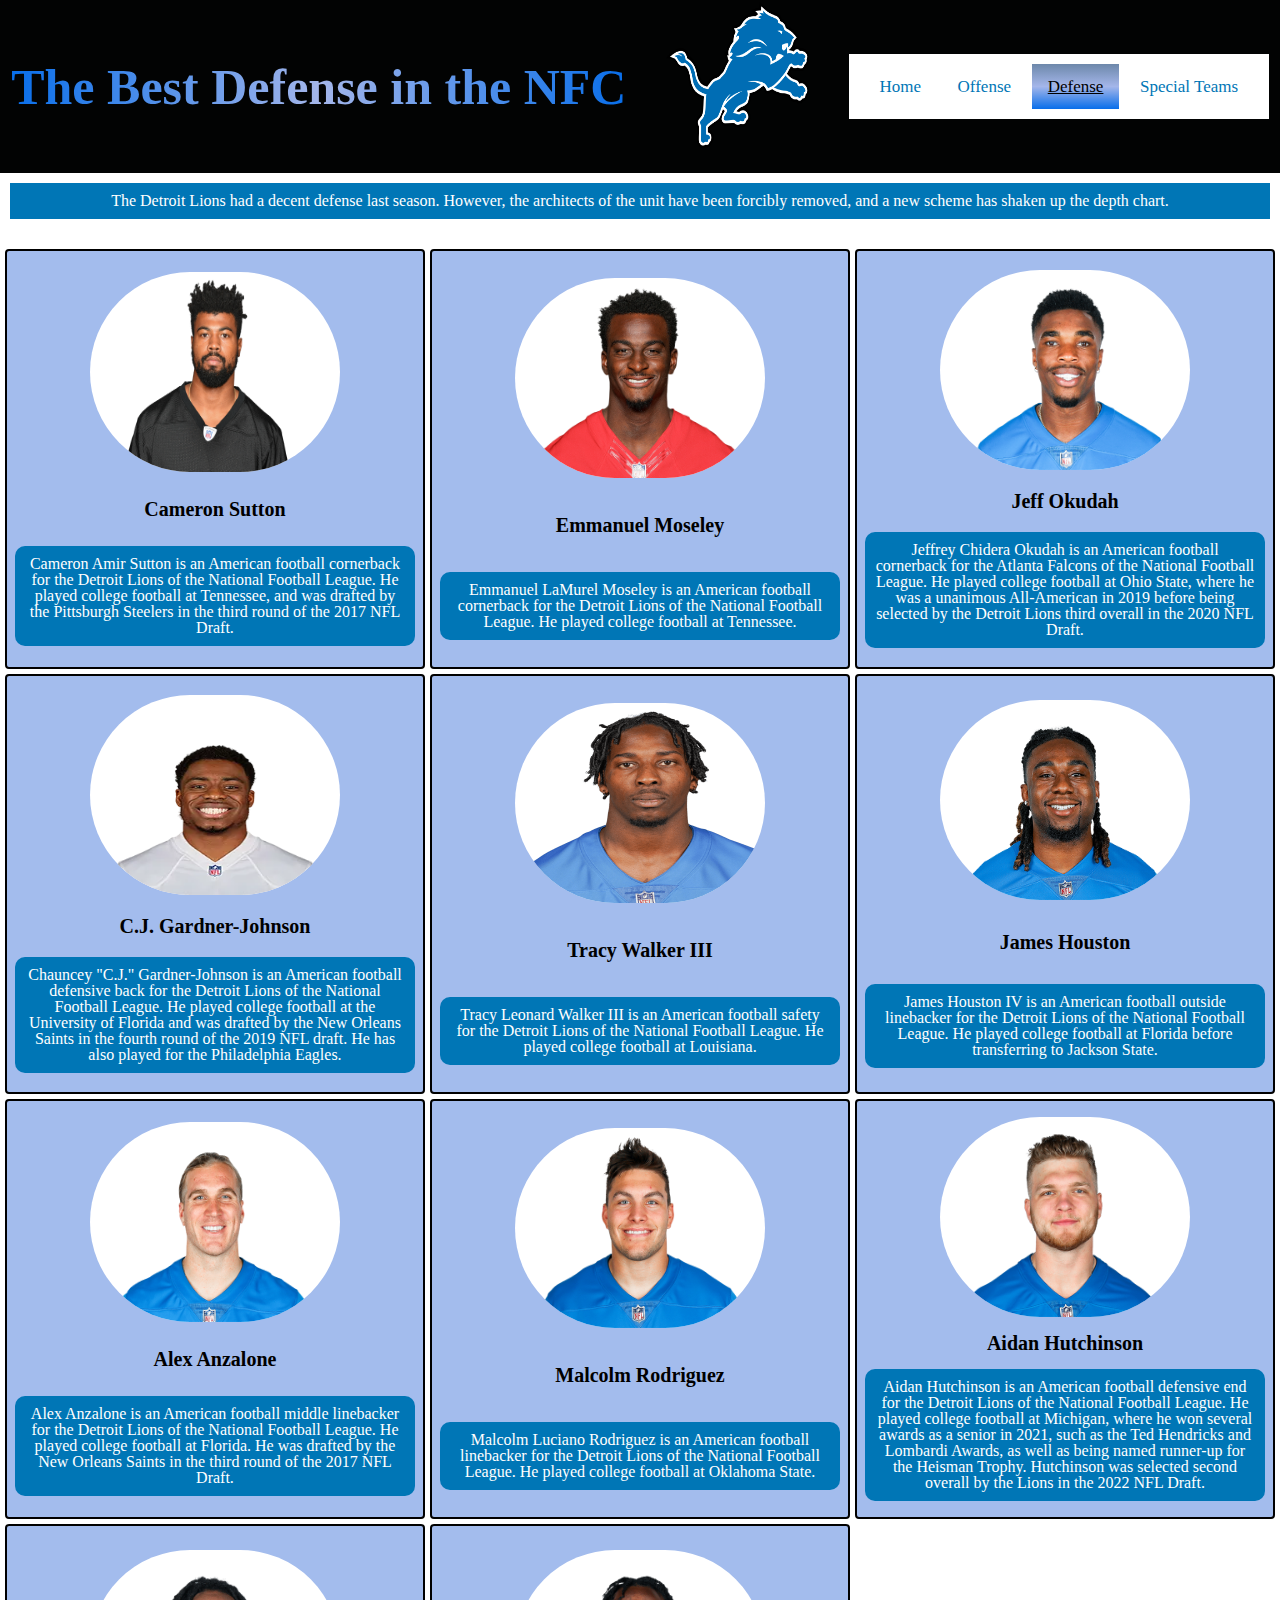
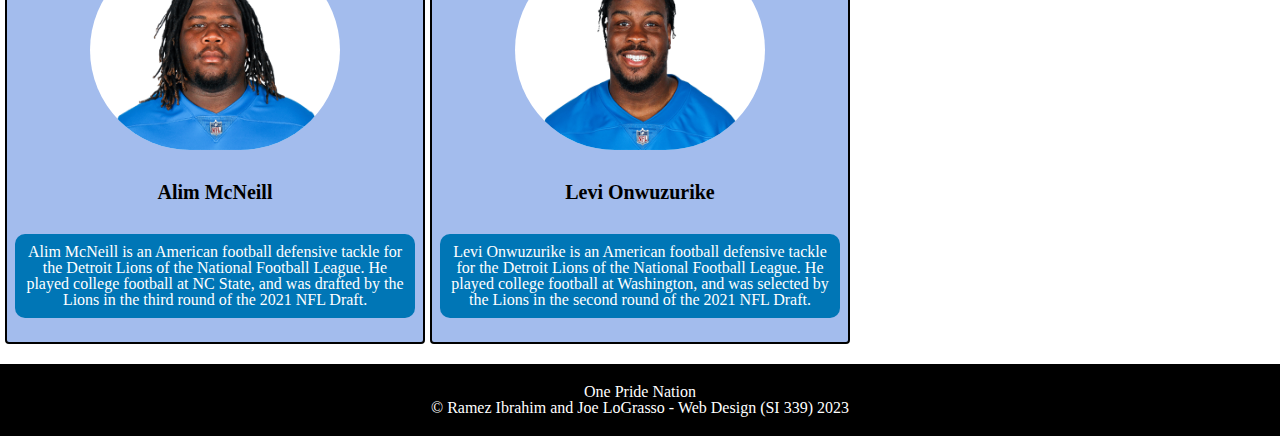
==== commit 8164185a: "Finished" ====
--- a/defense.html
+++ b/defense.html
@@ -14,113 +14,81 @@
 <body>
   <div class="skip"><a href="#main">Skip to Main Content</a></div>
   <header>
-    <img id="logo" src="./images/logo.png" />
+    <h1>The Best Defense in the NFC</h1>
+    <a href="./index.html">
+        <img id="logo" src="./images/logo.png" alt="Detorit Lions Logo" />
+    </a>
     <nav>
       <ul class="header_links">
         <li><a href="./index.html">Home</a></li>
         <li><a href="./offense.html">Offense</a></li>
-        <li><a href="./defense.html">Defense</a></li>
+        <li class="current"><a href="./defense.html">Defense</a></li>
         <li><a href="./special.html">Special Teams</a></li>
       </ul>
     </nav>
   </header>
   </header>
-  <main class="container" id="main">
-    <h1>Defense</h1>
-
-    <div class="player-container">
-      <div class="player-card">
-        <img id="cameron-sutton" src="./images/defense/cb-cameron-sutton.png" alt="Cameron Sutton Headshot" />
-        <h2>Cameron Sutton</h2>
-        <h3>LCB</h3>
-      </div>
-      <div class="player-card">
-        <img id="emmanuel-moseley" src="./images/defense/cb-emmanuel-moseley.png" alt="Emmanuel Moseley Headshot" />
-        <h2>Emmanuel Moseley</h2>
-        <h3>LCB</h3>
-      </div>
-      <div class="player-card">
-        <img id="jeff-okudah" src="./images/defense/cb-jeff-okudah.png" alt="Jeff Okudah Headhsot" />
-        <h2>Jeff Okudah</h2>
-        <h3>RCB</h3>
-      </div>
-      <div class="player-card">
-        <img id="cjgardner-johnson" src="./images/defense/s-cjgardner-johnson.png" alt="C.J. Gardner-Johnson" />
-        <h2>C.J. Gardner-Johnson</h2>
-        <h3>SS</h3>
-      </div>
-      <div class="player-card">
-        <img id="tracy-walker" src="./images/defense/fs-tracy-walker.png" alt="Tracy Walker III Headshot" />
-        <h2>Tracy Walker III</h2>
-        <h3>FS</h3>
-      </div>
-      <div class="player-card">
-        <img id="james-houston" src="./images/defense/olb-james-houston.png" alt="James Houston Headshot" />
-        <h2>James Houston</h2>
-        <h3>SLB</h3>
-      </div>
-      <div class="player-card">
-        <img id="alex-anzalone" src="./images/defense/ilb-alex-anzalone.png" alt="Alex Anzalone Headshot" />
-        <h2>Alex Anzalone</h2>
-        <h3>MLB</h3>
-      </div>
-      <div class="player-card">
-        <img id="malcolm-rodriguez" src="./images/defense/ilb-malcolm-rodriguez.png" alt="Malcolm Rodriguez" />
-        <h2>Malcolm Rodriguez</h2>
-        <h3>WLB</h3>
-      </div>
-      <div class="player-card">
-        <img id="aidan-hutchinson" src="./images/defense/de-aidan-hutchinson.png" alt="Aidan Hutchinson" />
-        <h2>Aidan Hutchinson</h2>
-        <h3>RDE</h3>
-      </div>
-      <div class="player-card">
-        <img id="alim-mcneill" src="./images/defense/nt-alim-mcneill.png" alt="Alim McNeill Headshot" />
-        <h2>Alim McNeill</h2>
-        <h3>LDT</h3>
-      </div>
-      <div class="player-card">
-        <img id="levi-onwuzurike" src="./images/defense/dt-levi-onwuzurike.png" alt="Levi Onwuzurike Headshot" />
-        <h2>Levi Onwuzurike</h2>
-        <h3>RDT</h3>
-      </div>
-    </div>
-    <!-- <div class="about-image" id="about">
-        <img src="images/about.jpg" alt="about image"/>
-      </div>
-      
-      <div class="about text-block">
-        <h2>About</h2>
-        <p>Interdum et malesuada fames ac ante ipsum primis in faucibus. Nullam pulvinar euismod dolor, eu aliquam nibh efficitur vel. Phasellus sit amet velit congue, finibus nibh eu, ultricies magna. Donec eu ultrices eros. Donec sit amet metus nisi. Nulla tincidunt justo non risus aliquam, sit amet lacinia lacus commodo. Aliquam ultricies ante sed semper porta. Integer eros tortor, convallis eu ultricies malesuada, fringilla sed libero. Aenean molestie rhoncus leo eu imperdiet. Mauris eget molestie massa. Maecenas auctor sapien a arcu laoreet, et consectetur odio scelerisque. Praesent ac turpis sed neque porttitor finibus faucibus quis tortor. Morbi tempus turpis lacus, nec laoreet tellus rhoncus quis. Aliquam vitae dolor urna. In pellentesque ullamcorper turpis, commodo cursus mauris condimentum eget.</p>
-      </div>
-
-      <div class="method-image" id="method">
-        <img src="images/method.jpg" alt="method image"/>
-      </div>
-
-      <div class="method text-block">
-        <h2>Method</h2>
-        <p>Praesent eu lorem sed eros pellentesque tincidunt. Duis nec dapibus dui. Curabitur cursus dapibus lectus, at molestie ipsum hendrerit eget. Aliquam magna ipsum, gravida et ligula id, tincidunt facilisis arcu. In blandit, magna a pretium mollis, mauris odio cursus eros, tempor rutrum diam est non enim. Nunc porttitor imperdiet placerat. Mauris aliquam, purus nec viverra placerat, ipsum est sollicitudin ipsum, vel lacinia justo justo rutrum libero.</p>
-        <p>Praesent eu lorem sed eros pellentesque tincidunt. Duis nec dapibus dui. Curabitur cursus dapibus lectus, at molestie ipsum hendrerit eget. Aliquam magna ipsum, gravida et ligula id, tincidunt facilisis arcu. In blandit, magna a pretium mollis, mauris odio cursus eros, tempor rutrum diam est non enim. Nunc porttitor imperdiet placerat. Mauris aliquam, purus nec viverra placerat, ipsum est sollicitudin ipsum, vel lacinia justo justo rutrum libero.</p>
-      </div>
-
-      <div class="clients-image" id="clients">
-        <img src="images/clients.jpg" alt="client image"/>
-      </div>
-
-      <div class="clients text-block">
-        <h2>Clients</h2>
-        <p>Nullam accumsan efficitur accumsan. Nunc arcu ante, iaculis nec leo vel, iaculis cursus odio. Vestibulum at elit eu nisi finibus placerat ac a lorem. Donec congue iaculis quam, non tempor ipsum accumsan et. Duis risus tellus, maximus sit amet varius pulvinar, faucibus in orci. Morbi ac placerat lectus. Sed leo augue, fringilla eu viverra auctor, dapibus vitae odio. Quisque non porttitor sem, vitae dictum tortor. Maecenas interdum sollicitudin mattis. Pellentesque accumsan elit eget placerat finibus. Phasellus eget elit quis est mattis porta non non metus. Pellentesque lacus dui, tempor ac elit at, convallis ultricies velit. Fusce viverra dui dui, vitae feugiat erat ornare sit amet. Maecenas diam ligula, venenatis id dignissim et, convallis non tellus. Aenean vehicula laoreet vehicula.</p>
-      </div>
-
-      <div class="contact-image" id="contact">
-        <img src="images/contact.jpg" alt ="contact image"/>
-      </div>
-
-      <div class="contact text-block">
-        <h2>Contact</h2>
-        <p>Etiam dolor ex, vehicula nec augue in, lobortis volutpat turpis. Pellentesque vel vestibulum metus. Nam luctus porta sapien a malesuada. Nunc porttitor imperdiet placerat. Mauris aliquam, purus nec viverra placerat, ipsum est sollicitudin ipsum, vel lacinia justo justo rutrum libero.</p>
-      </div> -->
+  <main id="main">
+    <div class="overview">
+    <p>The Detroit Lions had a decent defense last season. However, the architects of the unit have been forcibly removed, and
+    a new scheme has shaken up the depth chart.</p></div>
+        <div class="container">
+          <div class="player">
+            <img id="cameron-sutton" src="./images/defense/cb-cameron-sutton.png" alt="Cameron Sutton Headshot" />
+            <h2>Cameron Sutton</h2>
+            <p>Cameron Amir Sutton is an American football cornerback for the Detroit Lions of the National Football League. He played college football at Tennessee, and was drafted by the Pittsburgh Steelers in the third round of the 2017 NFL Draft.</p>
+          </div>
+          <div class="player">
+            <img id="emmanuel-moseley" src="./images/defense/cb-emmanuel-moseley.png" alt="Emmanuel Moseley Headshot" />
+            <h2>Emmanuel Moseley</h2>
+            <p>Emmanuel LaMurel Moseley is an American football cornerback for the Detroit Lions of the National Football League. He played college football at Tennessee.</p>
+          </div>
+          <div class="player">
+            <img id="jeff-okudah" src="./images/defense/cb-jeff-okudah.png" alt="Jeff Okudah Headhsot" />
+            <h2>Jeff Okudah</h2>
+            <p>Jeffrey Chidera Okudah is an American football cornerback for the Atlanta Falcons of the National Football League. He played college football at Ohio State, where he was a unanimous All-American in 2019 before being selected by the Detroit Lions third overall in the 2020 NFL Draft.</p>
+          </div>
+          <div class="player">
+            <img id="cjgardner-johnson" src="./images/defense/s-cjgardner-johnson.png" alt="C.J. Gardner-Johnson" />
+            <h2>C.J. Gardner-Johnson</h2>
+            <p>Chauncey "C.J." Gardner-Johnson is an American football defensive back for the Detroit Lions of the National Football League. He played college football at the University of Florida and was drafted by the New Orleans Saints in the fourth round of the 2019 NFL draft. He has also played for the Philadelphia Eagles.</p>
+          </div>
+          <div class="player">
+            <img id="tracy-walker" src="./images/defense/fs-tracy-walker.png" alt="Tracy Walker III Headshot" />
+            <h2>Tracy Walker III</h2>
+            <p>Tracy Leonard Walker III is an American football safety for the Detroit Lions of the National Football League. He played college football at Louisiana.</p>
+          </div>
+          <div class="player">
+            <img id="james-houston" src="./images/defense/olb-james-houston.png" alt="James Houston Headshot" />
+            <h2>James Houston</h2>
+            <p>James Houston IV is an American football outside linebacker for the Detroit Lions of the National Football League. He played college football at Florida before transferring to Jackson State.</p>
+          </div>
+          <div class="player">
+            <img id="alex-anzalone" src="./images/defense/ilb-alex-anzalone.png" alt="Alex Anzalone Headshot" />
+            <h2>Alex Anzalone</h2>
+            <p>Alex Anzalone is an American football middle linebacker for the Detroit Lions of the National Football League. He played college football at Florida. He was drafted by the New Orleans Saints in the third round of the 2017 NFL Draft.</p>
+          </div>
+          <div class="player">
+            <img id="malcolm-rodriguez" src="./images/defense/ilb-malcolm-rodriguez.png" alt="Malcolm Rodriguez" />
+            <h2>Malcolm Rodriguez</h2>
+            <p>Malcolm Luciano Rodriguez is an American football linebacker for the Detroit Lions of the National Football League. He played college football at Oklahoma State.</p>
+          </div>
+          <div class="player">
+            <img id="aidan-hutchinson" src="./images/defense/de-aidan-hutchinson.png" alt="Aidan Hutchinson" />
+            <h2>Aidan Hutchinson</h2>
+            <p>Aidan Hutchinson is an American football defensive end for the Detroit Lions of the National Football League. He played college football at Michigan, where he won several awards as a senior in 2021, such as the Ted Hendricks and Lombardi Awards, as well as being named runner-up for the Heisman Trophy. Hutchinson was selected second overall by the Lions in the 2022 NFL Draft.</p>
+          </div>
+          <div class="player">
+            <img id="alim-mcneill" src="./images/defense/nt-alim-mcneill.png" alt="Alim McNeill Headshot" />
+            <h2>Alim McNeill</h2>
+            <p>Alim McNeill is an American football defensive tackle for the Detroit Lions of the National Football League. He played college football at NC State, and was drafted by the Lions in the third round of the 2021 NFL Draft.</p>
+          </div>
+          <div class="player">
+            <img id="levi-onwuzurike" src="./images/defense/dt-levi-onwuzurike.png" alt="Levi Onwuzurike Headshot" />
+            <h2>Levi Onwuzurike</h2>
+            <p>Levi Onwuzurike is an American football defensive tackle for the Detroit Lions of the National Football League. He played college football at Washington, and was selected by the Lions in the second round of the 2021 NFL Draft.</p>
+          </div>
+        </div>
   </main>
   <footer>
     <p>One Pride Nation <br />
--- a/css/style.css
+++ b/css/style.css
@@ -1,17 +1,40 @@
 #logo {
-    height: 200px;
+    height: 150px;
     width: 200px;
 }
 /* header */
 header {
+    width: 100vw;
   display: flex;
   flex-direction: column;
   align-items: center;
+    background-color: #020303;
+}
+
+header >h1{
+    font-size: 50px;
+    font-weight: 600;
+    background-image: linear-gradient(to right, #086eea, #a4b6ea, #086eea);
+    color: transparent;
+    background-clip: text;
+    -webkit-background-clip: text;
 }
 
 header img {
   margin-bottom: 20px;
 
+}
+
+.overview {
+    margin: 10px;
+    text-align: center;
+    background-color:#0076B6;
+    color: white;
+}
+
+.overview p{
+    padding-top: 10px;
+    padding-bottom: 10px;
 }
 
 .header_links {
@@ -19,21 +42,27 @@
   justify-content: space-evenly;
   align-items: center;
   width: 400px;
-}
+  /* color: blue; */
+}
+
 
 footer {
     background-color: black;
     color: white;
-    padding-top: 30px;
-    text-align: center;
+    padding-top: 20px;
+    text-align: center;
+    padding-bottom: 20px;
 }
 
 h1{
     text-align: center;
 }
 
+.about {
+    padding-bottom: 20px;
+}
 nav{
-    background-color: #95a9b6;
+    background-color: white;
     overflow: hidden;
 }
 
@@ -48,7 +77,7 @@
 
 nav>ul>li>a{
     float: left;
-    color: #f2f2f2;
+    color: #0076B6;
     text-align: center;
     padding: 14px 16px;
     text-decoration: none;
@@ -59,18 +88,21 @@
     background-color: #ddd;
     color: black;
 }
-/* TODO: why doesn't this work, shows what link/page is active */
-nav>ul>li> a.active {
-    background-color: #04AA6D;
-    color: rgb(63, 124, 246);
+
+.current > a {
+    background-image: linear-gradient(to bottom, #6d88aa, #a4b6ea, #086eea);    
+    color: black;
     text-decoration: underline;
 }
 
 .container {
     display: grid;
+    justify-items: center;
     gap: 5px;
-    grid-template-columns: repeat(3, 1fr);
+    grid-template-columns: 1;
     align-items: center;
+    justify-content: center;
+    padding: 20px;
 }
 
 .player {
@@ -80,76 +112,111 @@
     background-color: #a3bced;
     height: 400px;
     width: 400px;
+    position: relative;
+
+    display: flex;
+    flex-direction: column;
+    align-items: center;
+    justify-content: space-around;
 }
 
 .player > img{
     display: block;
-    margin: auto;
+    /* margin: auto; */
     border-radius: 100px;
     background-color: white;
     height: 200px;
     width: 250px;
+    
 }
 
 .player > h2{
-    text-align: center;
+    font-size: 20px;
+    text-align: center;
+    /* position: absolute; */
+    /* top: 50%;
+    bottom: 50%; */
 }
 
 .player > p{
     text-align: center;
-    background-color: #3b7af8;
+    background-color: #0076B6;
     border-radius: 10px;
-}
-
-.coaching-staff-container {
-    display: grid;
-    gap: 5px;
-    grid-template-columns: repeat(3, 1fr);
-    align-items: center;
-}
-
-.player-profile {
-    border: 2px solid black;
-    border-radius: 4px;
-    padding: .5rem;
-    background-color: #a3bced;
-    height: 400px;
-    width: 400px;
-}
-
-.player-profile>img {
-    display: block;
-    margin: auto;
-    border-radius: 100px;
-    background-color: white;
-    height: 200px;
-    width: 250px;
-}
-
-.player-profile>h2 {
-    text-align: center;
-}
-
-.player-profile>p {
-    text-align: center;
-    background-color: #3b7af8;
-    border-radius: 10px;
-}
-
-/* .header-links {
-    display: flex;
-    flex-direction: column;
-} */
-
-/* @media screen and (min-width: 800px){
+    padding: 10px;
+    color: white;
+    bottom: 5px;
+}
+
+
+
+.skip a {
+    background: white;
+    left: 0;
+    padding: 6px;
+    -webkit-transition: top 1s ease-out;
+    transition: top 1s ease-out;
+    z-index: 1;
+    position: absolute;
+    top: -40px;
+}
+
+.skip a:focus {
+    position: absolute;
+    top: 20px;
+}
+
+.about {
+    padding-top: 2%;
+    text-align: center;
+}
+main > h2 {
+    padding-top: 2%;
+    padding-bottom: 2%;
+    text-align: center;
+    font-size: 30px;
+}
+
+
+@media screen and (min-width: 800px){
     header {
         display: flex;
         flex-direction: row;
         align-items: center;
-        justify-content: space-around;
+        justify-content: center;
     }
     .header_links {
-
+        flex-direction: column;
+        padding: 0;
+    }
+
+    .container {
+        display: grid;
+        gap: 5px;
+        grid-template-columns: repeat(2, 1fr);
+        align-items: center;
     }
     
-} */+}
+
+@media screen and (min-width: 1200px){
+    header {
+        display: flex;
+        flex-direction: row;
+        align-items: center;
+        justify-content: space-evenly;
+    }
+    .header_links {
+        flex-direction: row;
+        padding: 10px;
+    }
+    .container {
+        display: grid;
+        gap: 5px;
+        grid-template-columns: repeat(3, 1fr);
+        align-items: center;
+    }
+    .special {
+        grid-template-columns: repeat(2, 1fr);
+    }
+    
+}